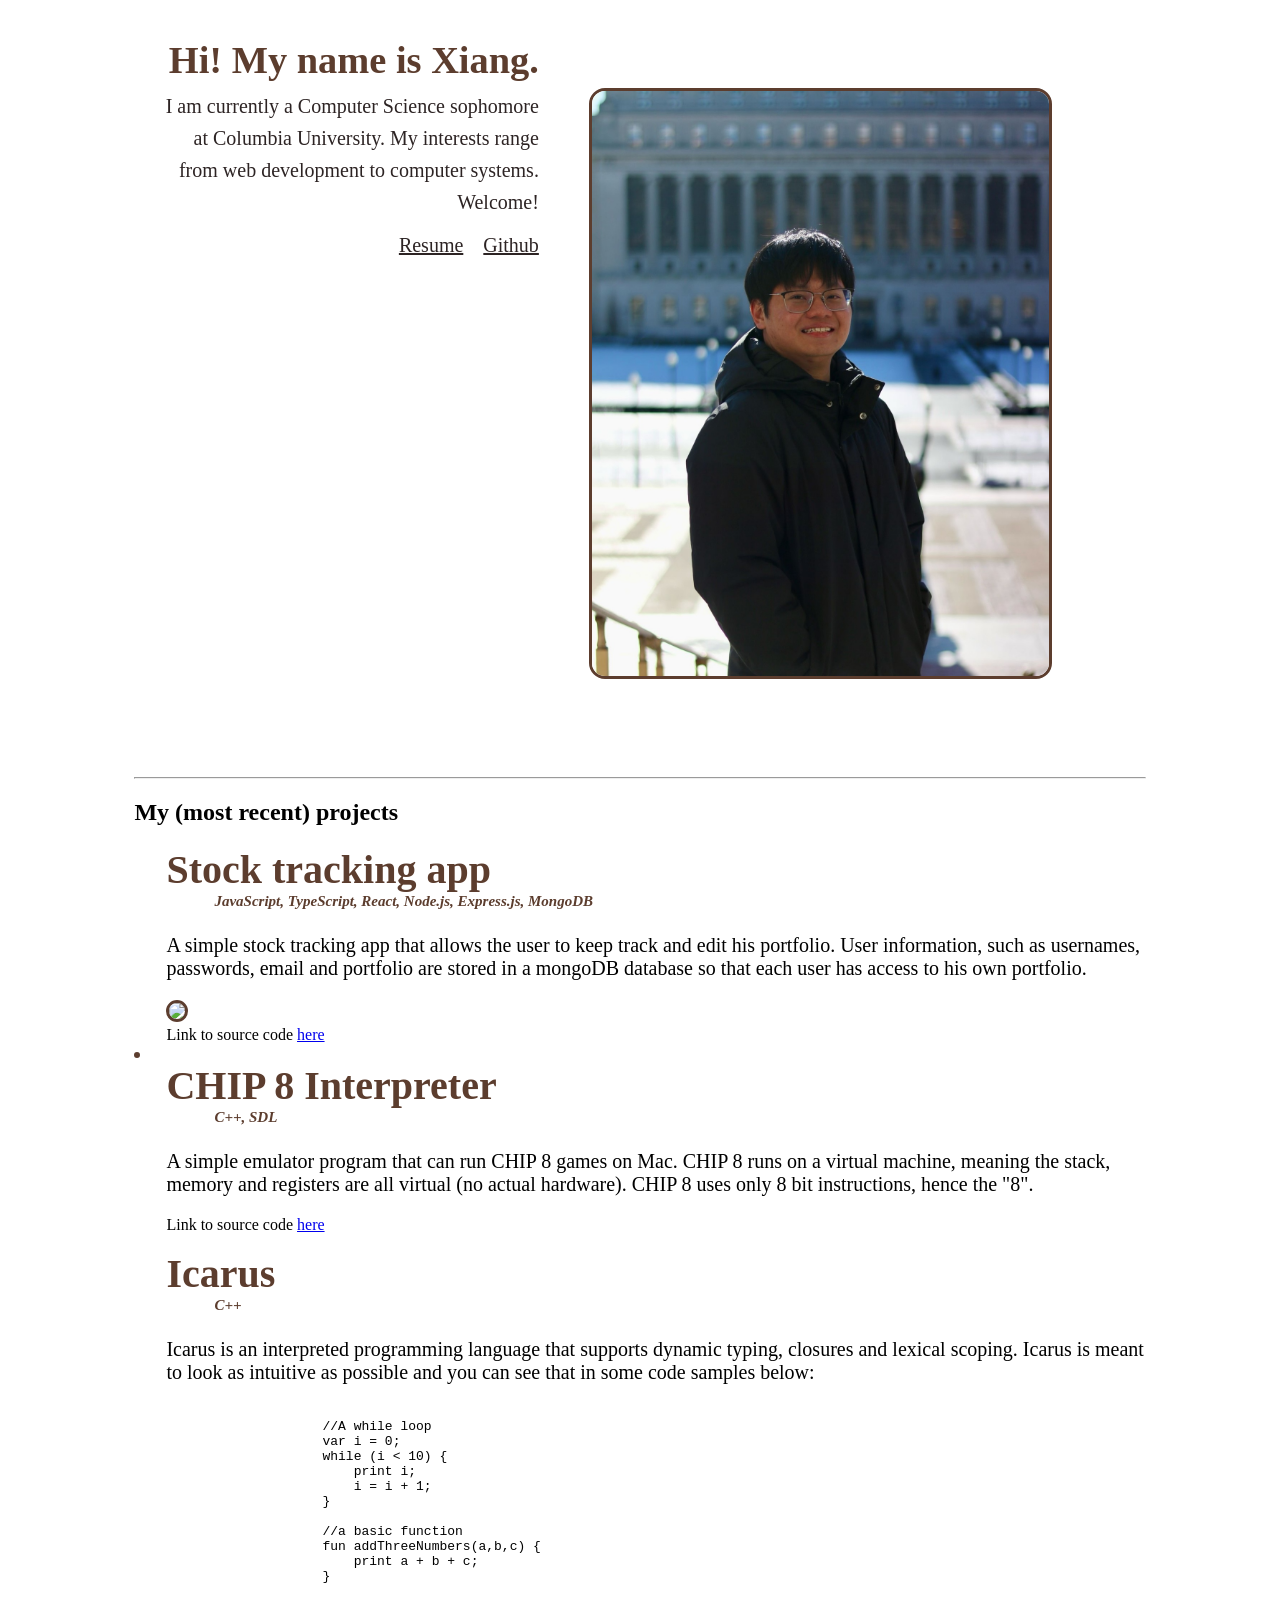
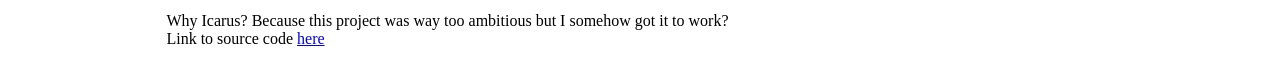
==== index.html @ f927f259 "placements" ====
<!DOCTYPE html>
<html lang="en">
<head>
    <meta charset="UTF-8">
    <meta name="viewport" content="width=device-width, initial-scale=1.0">
    <link rel="stylesheet" href="styles.css" />
    <title>Xiang's personal website</title>
</head>
<body>
    <header></header>
    <div class='site-content'>
        <div class='introduction-div'>
            <div class='introduction-text-div'>
                <h2 class='introduction-header'>Hi! My name is Xiang.</h2>
                <p class='introduction-description'>I am currently a Computer Science sophomore at Columbia University. My interests range from web development to computer systems. Welcome!</p>
                <div class="introduction-links-div">
                    <a href="https://drive.google.com/file/d/1PUzf8sd7ATMU1xviOVHy_iyiuMWYu-nW/view?usp=sharing" class="links">Resume</a>
                    <a href="https://github.com/xytuang" class="links">Github</a>
                  </div>
            </div>
            <div class='introduction-pic-div'>
                <img src='photos/profile.jpeg' class='profile-img'>
            </div>
        </div>
        <hr>
        <h2 class='projects-title'>My (most recent) projects</h2>
        <div class='projects-container'>
            
            <div class='project-description-container'>
                <h2 class="project-title">Stock tracking app</h2>
                <h3 class="languages-used">JavaScript, TypeScript, React, Node.js, Express.js, MongoDB</h3>
                <p class="project-description">
                    A simple stock tracking app that allows the user to keep track and edit his portfolio.
                    User information, such as usernames, passwords, email and portfolio are stored in a mongoDB 
                    database so that each user has access to his own portfolio.
                </p>
                <div class='image-container'>
                    <img src='photos/stock_tracker.gif' class='project-img'/>
                </div>
                <div>
                    Link to source code <a href='https://github.com/xytuang/stock_tracker'>here</a>
                </div>
            </div>

            <div class='image-container'>
                <img class='project-img'/>
            </div>
            <div class='project-description-container'>
                <h2 class="project-title">CHIP 8 Interpreter</h2>
                <h3 class="languages-used">C++, SDL</h3>
                <p class="project-description">
                    A simple emulator program that can run CHIP 8 games on Mac. CHIP 8 runs on a virtual machine,
                    meaning the stack, memory and registers are all virtual (no actual hardware). CHIP 8 uses only
                    8 bit instructions, hence the "8".
                    <div>
                        Link to source code <a href='https://github.com/xytuang/chip8'>here</a>
                    </div>
                </p>
            </div>

            <div class='project-description-container'>
                <h2 class="project-title">Icarus</h2>
                <h3 class="languages-used">C++</h3>
                <p class="project-description">
                    Icarus is an interpreted programming language that supports dynamic typing, closures and lexical scoping. Icarus is
                    meant to look as intuitive as possible and you can see that in some code samples below:
                    <pre><code>
                    //A while loop
                    var i = 0;
                    while (i < 10) {
                        print i;
                        i = i + 1;
                    }

                    //a basic function
                    fun addThreeNumbers(a,b,c) {
                        print a + b + c;
                    }
                    </code></pre>

                    Why Icarus? Because this project was way too ambitious but I somehow got it to work?

                    <div>
                        Link to source code <a href='https://github.com/xytuang/icarus'>here</a>
                    </div>
                    
                </p>
            </div>
        </div>
    </div>
</body>
</html>
---- styles.css ----
.site-content {
    max-width: 80%;
    margin: auto;
}

@media screen {
    .project-container {
      display: grid;
      grid-row-gap: 3rem;
      grid-template-columns: 40% 60%;
    }
    .introduction-div{
      display: grid;
      grid-row-gap: 3rem;
      grid-template-columns: 40% 60%;
      margin-top: 3vw;
    }
  }

.introduction-header {
    font-family: 'Rubik', serif;
    font-size: 3vw;
    color: #5c3d2e;
    margin: 0;
    text-align: right;
}

.introduction-description {
    width: 95%;
    font-size: 20px;
    line-height: 2rem;
    color: #2d2424;
    margin: 0.5rem 0 1rem auto;
    text-align: right;
}

.introduction-links-div{
    font-size: 20px;
    text-align: right;
}

.links{
    color:#2d2424;
    margin-left: 15px;
  }


.profile-img {
    max-width: 80%;
    max-height: 80%;
    border-radius: 1rem;
    border: #5c3d2e solid 3px;
    margin: 50px;
}

.project-description-container {
    padding-left: 2rem;
  }
  
  .project-title {
    font-family: 'Rubik', serif;
    font-size: 40px;
    margin: 0;
    color: #5c3d2e;
  }

  .project-img {
    max-width: 100%;
    max-height: 100%;
    border-radius: 1rem;
    border: #5c3d2e solid 3px;
  }
  
  .languages-used {
    margin: 0 auto 1.5rem 3rem;
    font-size: 15px;
    color: #5c3d2e;
    font-style: italic;
  }
  
  .project-description {
    font-size: 20px;
  }
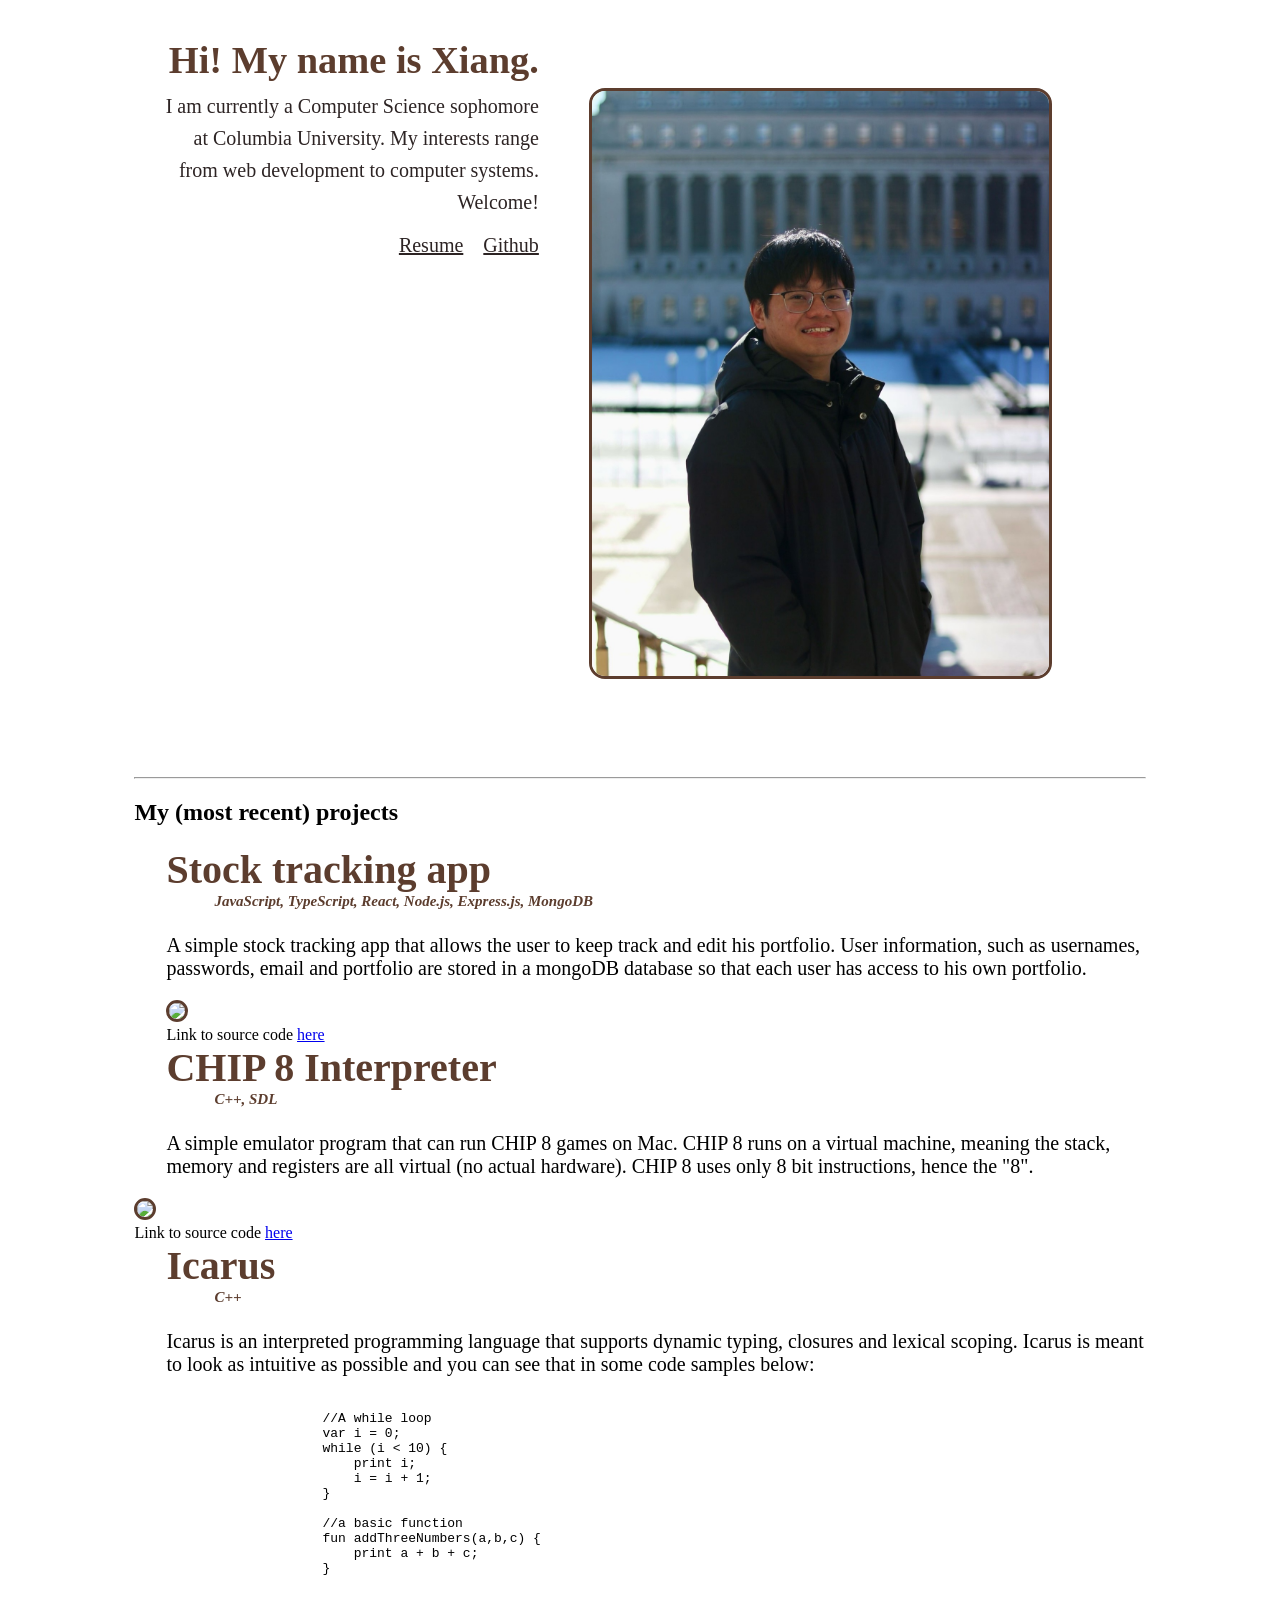
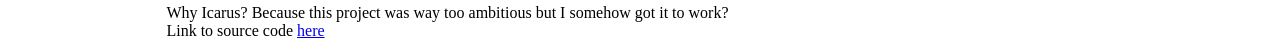
==== commit 1b3cd075: "added gif for chip8" ====
--- a/index.html
+++ b/index.html
@@ -42,9 +42,6 @@
                 </div>
             </div>
 
-            <div class='image-container'>
-                <img class='project-img'/>
-            </div>
             <div class='project-description-container'>
                 <h2 class="project-title">CHIP 8 Interpreter</h2>
                 <h3 class="languages-used">C++, SDL</h3>
@@ -52,10 +49,13 @@
                     A simple emulator program that can run CHIP 8 games on Mac. CHIP 8 runs on a virtual machine,
                     meaning the stack, memory and registers are all virtual (no actual hardware). CHIP 8 uses only
                     8 bit instructions, hence the "8".
-                    <div>
-                        Link to source code <a href='https://github.com/xytuang/chip8'>here</a>
-                    </div>
                 </p>
+            </div>
+            <div class='image-container'>
+                <img src='photos/chip8-no-audio.gif' class='project-img'/>
+            </div>
+            <div>
+                Link to source code <a href='https://github.com/xytuang/chip8'>here</a>
             </div>
 
             <div class='project-description-container'>
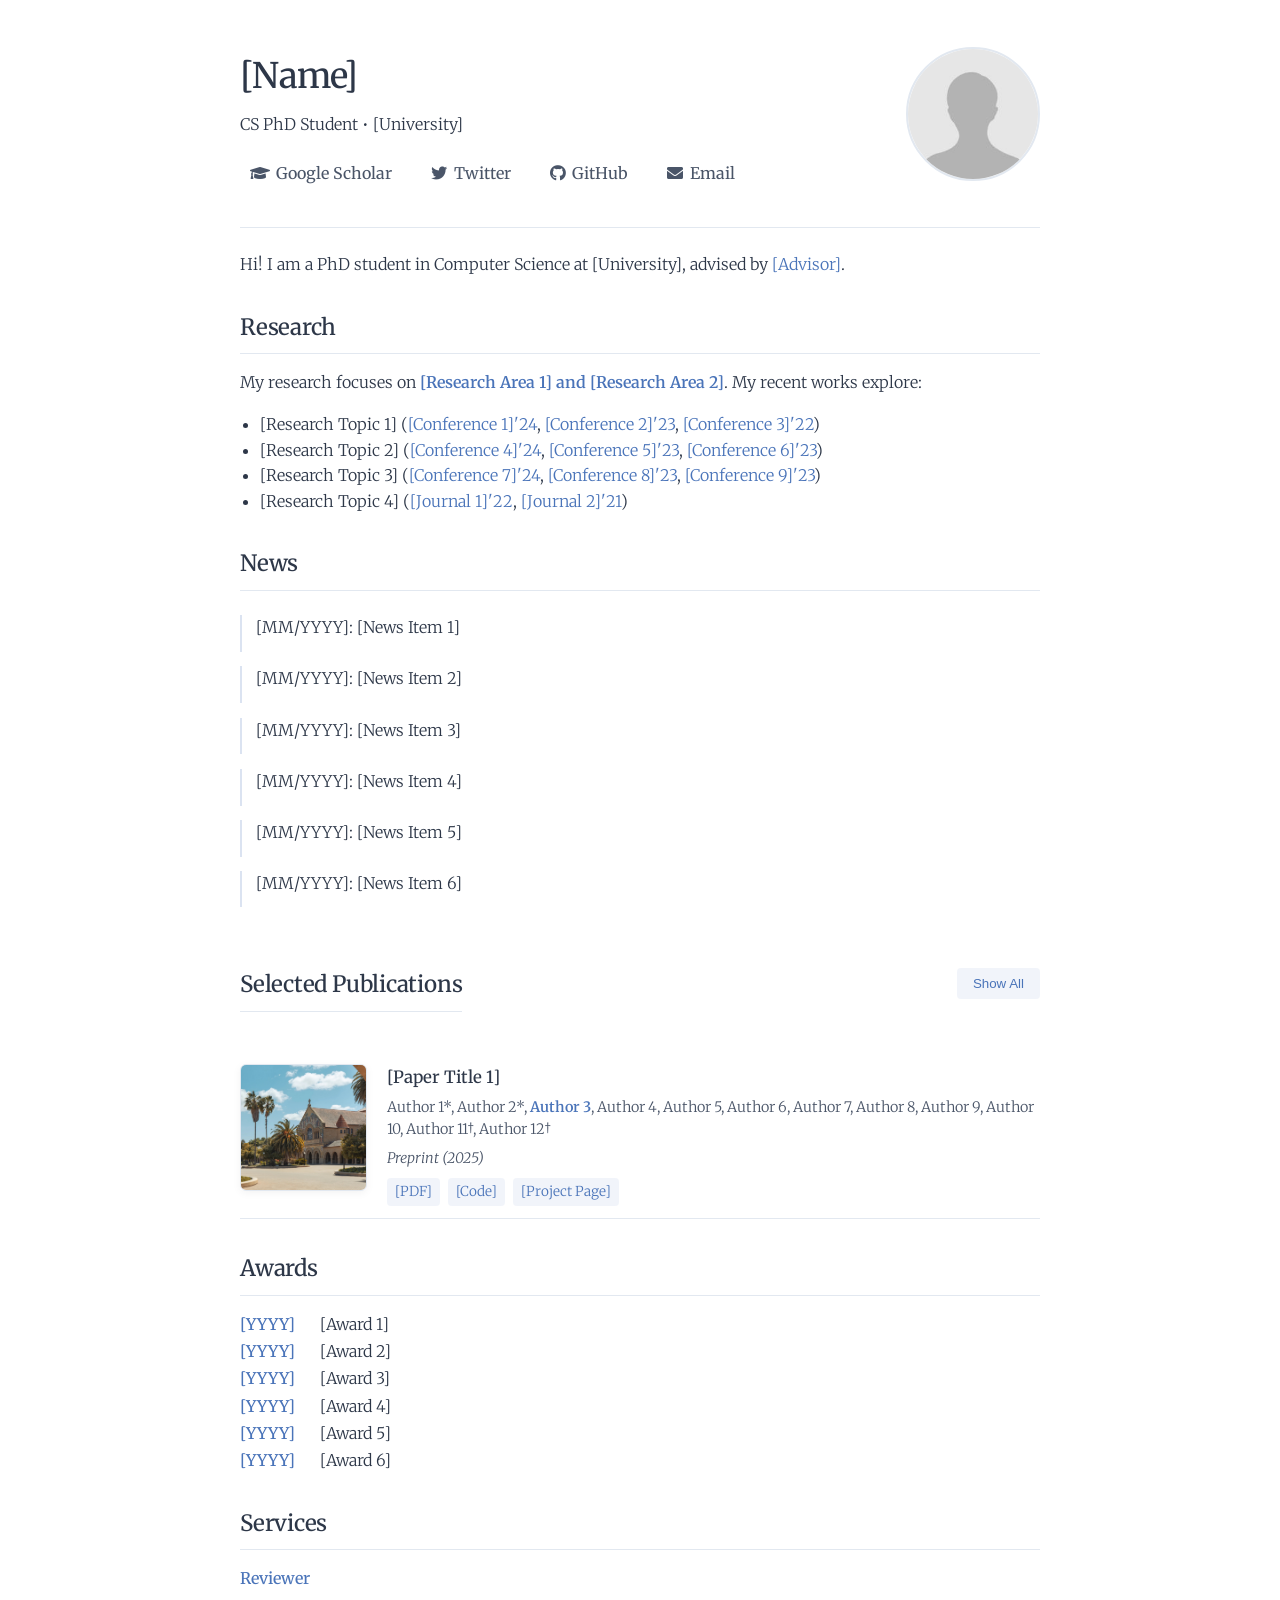
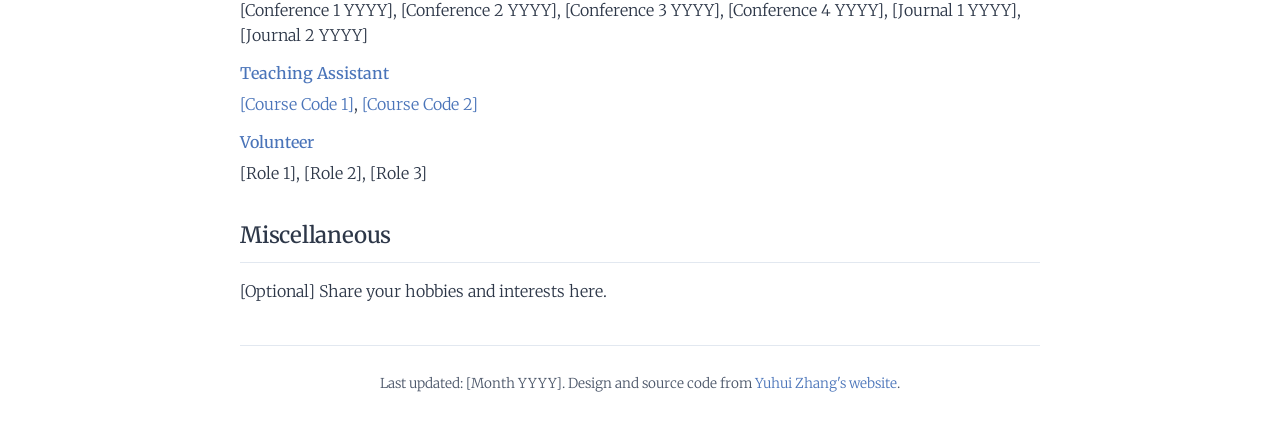
==== commit a9010ce9: "feat: Set up template" ====
--- a/index.html
+++ b/index.html
@@ -3,90 +3,143 @@
 <head>
     <meta charset="UTF-8">
     <meta name="viewport" content="width=device-width, initial-scale=1.0">
-    <link rel="stylesheet" href="styles.css" />
-    <title>Xiang's personal website</title>
+    <meta name="description" content="Academic Homepage">
+    <meta name="keywords" content="Computer Science, PhD Student, Research, Machine Learning, Robotics">
+    <meta name="author" content="Anonymous">
+    <meta property="og:title" content="Academic Homepage - PhD Student">
+    <meta property="og:description" content="Research in computer science and related fields.">
+    <meta property="og:type" content="website">
+    <meta property="og:url" content="#">
+    <meta name="twitter:card" content="summary">
+    <meta name="twitter:creator" content="@anonymous">
+    <title>Academic Homepage</title>
+    <link rel="stylesheet" href="https://fonts.googleapis.com/css2?family=Merriweather:wght@300;400;500;600&display=swap">
+    <link rel="stylesheet" href="https://cdnjs.cloudflare.com/ajax/libs/font-awesome/5.15.3/css/all.min.css">
+    <link rel="stylesheet" href="styles.css">
 </head>
-<body>
-    <header></header>
-    <div class='site-content'>
-        <div class='introduction-div'>
-            <div class='introduction-text-div'>
-                <h2 class='introduction-header'>Hi! My name is Xiang.</h2>
-                <p class='introduction-description'>I am currently a Computer Science sophomore at Columbia University. My interests range from web development to computer systems. Welcome!</p>
-                <div class="introduction-links-div">
-                    <a href="https://drive.google.com/file/d/1PUzf8sd7ATMU1xviOVHy_iyiuMWYu-nW/view?usp=sharing" class="links">Resume</a>
-                    <a href="https://github.com/xytuang" class="links">Github</a>
-                  </div>
-            </div>
-            <div class='introduction-pic-div'>
-                <img src='photos/profile.jpeg' class='profile-img'>
+<body id="top">
+    <header>
+        <div class="header-content">
+            <h1>[Name]</h1>
+            <p>CS PhD Student • [University]</p>
+            <div class="social-links-header">
+                <a href="#"><i class="fas fa-graduation-cap"></i>Google Scholar</a>
+                <a href="#"><i class="fab fa-twitter"></i>Twitter</a>
+                <a href="#"><i class="fab fa-github"></i>GitHub</a>
+                <a href="mailto:email@university.edu"><i class="fas fa-envelope"></i>Email</a>
             </div>
         </div>
-        <hr>
-        <h2 class='projects-title'>My (most recent) projects</h2>
-        <div class='projects-container'>
-            
-            <div class='project-description-container'>
-                <h2 class="project-title">Stock tracking app</h2>
-                <h3 class="languages-used">JavaScript, TypeScript, React, Node.js, Express.js, MongoDB</h3>
-                <p class="project-description">
-                    A simple stock tracking app that allows the user to keep track and edit his portfolio.
-                    User information, such as usernames, passwords, email and portfolio are stored in a mongoDB 
-                    database so that each user has access to his own portfolio.
-                </p>
-                <div class='image-container'>
-                    <img src='photos/stock_tracker.gif' class='project-img'/>
-                </div>
-                <div>
-                    Link to source code <a href='https://github.com/xytuang/stock_tracker'>here</a>
-                </div>
+        <div class="header-image">
+            <img src="images/profile.jpg" alt="Profile Photo">
+        </div>
+    </header>
+
+    <main>
+        <section id="about">
+            <p>Hi! I am a PhD student in Computer Science at [University], advised by <a href="#">[Advisor]</a>.</p>
+        </section>
+
+        <section id="research">
+            <h2>Research</h2>
+            <p>My research focuses on <strong>[Research Area 1] and [Research Area 2]</strong>. My recent works explore:</p>
+            <ul>
+                <li>[Research Topic 1] (<a href="#">[Conference 1]'24</a>, <a href="#">[Conference 2]'23</a>, <a href="#">[Conference 3]'22</a>)</li>
+                <li>[Research Topic 2] (<a href="#">[Conference 4]'24</a>, <a href="#">[Conference 5]'23</a>, <a href="#">[Conference 6]'23</a>)</li>
+                <li>[Research Topic 3] (<a href="#">[Conference 7]'24</a>, <a href="#">[Conference 8]'23</a>, <a href="#">[Conference 9]'23</a>)</li>
+                <li>[Research Topic 4] (<a href="#">[Journal 1]'22</a>, <a href="#">[Journal 2]'21</a>)</li>
+            </ul>
+        </section>
+
+        <section id="news">
+            <h2>News</h2>
+            <div class="news-container">
+                <ul class="news-list">
+                    <li>[MM/YYYY]: [News Item 1]</li>
+                    <li>[MM/YYYY]: [News Item 2]</li>
+                    <li>[MM/YYYY]: [News Item 3]</li>
+                    <li>[MM/YYYY]: [News Item 4]</li>
+                    <li>[MM/YYYY]: [News Item 5]</li>
+                    <li>[MM/YYYY]: [News Item 6]</li>
+                    <li>[MM/YYYY]: [News Item 7]</li>
+                    <li>[MM/YYYY]: [News Item 8]</li>
+                    <li>[MM/YYYY]: [News Item 9]</li>
+                    <li>[MM/YYYY]: [News Item 10]</li>
+                </ul>
+            </div>
+        </section>
+
+        <section id="publications">
+            <div class="publications-header">
+                <h2 id="toggle-header">Selected Publications</h2>
+                <button id="toggle-publications" class="toggle-publications">Show All</button>
+            </div>
+            <div id="publications-container">
+                <!-- Publications will be dynamically loaded here -->
+            </div>
+        </section>
+
+        <section id="awards">
+            <h2>Awards</h2>
+            <div class="award-item">
+                <span class="award-year">[YYYY]</span>
+                <div class="award-desc">[Award 1]</div>
+            </div>
+            <div class="award-item">
+                <span class="award-year">[YYYY]</span>
+                <div class="award-desc">[Award 2]</div>
+            </div>
+            <div class="award-item">
+                <span class="award-year">[YYYY]</span>
+                <div class="award-desc">[Award 3]</div>
+            </div>
+            <div class="award-item">
+                <span class="award-year">[YYYY]</span>
+                <div class="award-desc">[Award 4]</div>
+            </div>
+            <div class="award-item">
+                <span class="award-year">[YYYY]</span>
+                <div class="award-desc">[Award 5]</div>
+            </div>
+            <div class="award-item">
+                <span class="award-year">[YYYY]</span>
+                <div class="award-desc">[Award 6]</div>
+            </div>
+        </section>
+
+        <section id="services">
+            <h2>Services</h2>
+            <div class="service-category">
+                <div class="service-title">Reviewer</div>
+                <p>[Conference 1 YYYY], [Conference 2 YYYY], [Conference 3 YYYY], [Conference 4 YYYY], [Journal 1 YYYY], [Journal 2 YYYY]</p>
             </div>
 
-            <div class='project-description-container'>
-                <h2 class="project-title">CHIP 8 Interpreter</h2>
-                <h3 class="languages-used">C++, SDL</h3>
-                <p class="project-description">
-                    A simple emulator program that can run CHIP 8 games on Mac. CHIP 8 runs on a virtual machine,
-                    meaning the stack, memory and registers are all virtual (no actual hardware). CHIP 8 uses only
-                    8 bit instructions, hence the "8".
-                </p>
-            </div>
-            <div class='image-container'>
-                <img src='photos/chip8-no-audio.gif' class='project-img'/>
-            </div>
-            <div>
-                Link to source code <a href='https://github.com/xytuang/chip8'>here</a>
+            <div class="service-category">
+                <div class="service-title">Teaching Assistant</div>
+                <p><a href="#">[Course Code 1]</a>, <a href="#">[Course Code 2]</a></p>
             </div>
 
-            <div class='project-description-container'>
-                <h2 class="project-title">Icarus</h2>
-                <h3 class="languages-used">C++</h3>
-                <p class="project-description">
-                    Icarus is an interpreted programming language that supports dynamic typing, closures and lexical scoping. Icarus is
-                    meant to look as intuitive as possible and you can see that in some code samples below:
-                    <pre><code>
-                    //A while loop
-                    var i = 0;
-                    while (i < 10) {
-                        print i;
-                        i = i + 1;
-                    }
+            <div class="service-category">
+                <div class="service-title">Volunteer</div>
+                <p>[Role 1], [Role 2], [Role 3]</p>
+            </div>
+        </section>
 
-                    //a basic function
-                    fun addThreeNumbers(a,b,c) {
-                        print a + b + c;
-                    }
-                    </code></pre>
+        <section id="miscellaneous">
+            <h2>Miscellaneous</h2>
+            <div class="misc-item">
+                <p>[Optional] Share your hobbies and interests here.</p>
+            </div>
+        </section>
+    </main>
 
-                    Why Icarus? Because this project was way too ambitious but I somehow got it to work?
+    <footer>
+        <p>Last updated: [Month YYYY]. Design and source code from <a href="https://cs.stanford.edu/~yuhuiz/">Yuhui Zhang's website</a>.</p>
+    </footer>
 
-                    <div>
-                        Link to source code <a href='https://github.com/xytuang/icarus'>here</a>
-                    </div>
-                    
-                </p>
-            </div>
-        </div>
+    <div id="imageModal" class="modal">
+        <span class="modal-close" onclick="closeModal()">&times;</span>
+        <img class="modal-content" id="modalImage">
     </div>
+    <script src="scripts.js"></script>
 </body>
-</html>
+</html>
--- a/styles.css
+++ b/styles.css
@@ -1,83 +1,455 @@
-.site-content {
-    max-width: 80%;
-    margin: auto;
-}
-
-@media screen {
-    .project-container {
-      display: grid;
-      grid-row-gap: 3rem;
-      grid-template-columns: 40% 60%;
-    }
-    .introduction-div{
-      display: grid;
-      grid-row-gap: 3rem;
-      grid-template-columns: 40% 60%;
-      margin-top: 3vw;
-    }
-  }
-
-.introduction-header {
-    font-family: 'Rubik', serif;
-    font-size: 3vw;
-    color: #5c3d2e;
-    margin: 0;
-    text-align: right;
-}
-
-.introduction-description {
-    width: 95%;
-    font-size: 20px;
-    line-height: 2rem;
-    color: #2d2424;
-    margin: 0.5rem 0 1rem auto;
-    text-align: right;
-}
-
-.introduction-links-div{
-    font-size: 20px;
-    text-align: right;
-}
-
-.links{
-    color:#2d2424;
-    margin-left: 15px;
-  }
-
-
-.profile-img {
-    max-width: 80%;
-    max-height: 80%;
-    border-radius: 1rem;
-    border: #5c3d2e solid 3px;
-    margin: 50px;
-}
-
-.project-description-container {
-    padding-left: 2rem;
-  }
-  
-  .project-title {
-    font-family: 'Rubik', serif;
-    font-size: 40px;
-    margin: 0;
-    color: #5c3d2e;
-  }
-
-  .project-img {
-    max-width: 100%;
-    max-height: 100%;
-    border-radius: 1rem;
-    border: #5c3d2e solid 3px;
-  }
-  
-  .languages-used {
-    margin: 0 auto 1.5rem 3rem;
-    font-size: 15px;
-    color: #5c3d2e;
-    font-style: italic;
-  }
-  
-  .project-description {
-    font-size: 20px;
-  }+:root {
+  --bg-color: #fff;
+  --text-color: #2d3748;
+  --text-secondary: #4a5568;
+  --accent-color: #4a74b9;
+  --accent-hover: #3a5c9e;
+  --border-color: #e2e8f0;
+  --shadow-color: rgba(0,0,0,0.05);
+  --animation-offset: 3px;
+  --transition-time: 0.3s;
+}
+
+body {
+  font-family: 'Merriweather', Georgia, 'Times New Roman', serif;
+  line-height: 1.6;
+  max-width: 800px;
+  margin: 0 auto;
+  padding: 1.5rem;
+  color: var(--text-color);
+  background-color: var(--bg-color);
+  font-weight: 300;
+}
+
+header {
+  margin-bottom: 1.5rem;
+  border-bottom: 1px solid var(--border-color);
+  padding-bottom: 1rem;
+  display: flex;
+  align-items: center;
+  justify-content: space-between;
+}
+
+.header-content {
+  flex: 1;
+}
+
+.header-image img {
+  width: 130px;
+  height: 130px;
+  object-fit: cover;
+  border-radius: 50%;
+  border: 2px solid var(--border-color);
+  transition: transform var(--transition-time) ease, box-shadow var(--transition-time) ease;
+}
+
+.header-image img:hover {
+  transform: scale(1.02);
+  box-shadow: 0 5px 15px var(--shadow-color);
+}
+
+h1 {
+  font-size: 2.2rem;
+  font-weight: 500;
+  margin-bottom: 0.25rem;
+  letter-spacing: -0.02em;
+}
+
+h2 {
+  font-size: 1.4rem;
+  font-weight: 500;
+  margin: 1.75rem 0 1rem;
+  padding-bottom: 0.5rem;
+  border-bottom: 1px solid var(--border-color);
+  letter-spacing: -0.01em;
+}
+
+/* Navigation */
+nav {
+  margin-top: 1.5rem;
+}
+
+nav ul {
+  list-style: none;
+  padding: 0;
+  display: flex;
+  flex-wrap: wrap;
+  gap: 1.25rem;
+}
+
+nav a, .social-links-header a {
+  text-decoration: none;
+  color: var(--text-secondary);
+  transition: all var(--transition-time) ease;
+  font-weight: 400;
+  padding: 0.3rem 0.6rem;
+  border-radius: 4px;
+}
+
+nav a:hover, .social-links-header a:hover {
+  color: var(--accent-color);
+  background-color: rgba(74, 116, 185, 0.08);
+  transform: translateX(var(--animation-offset));
+}
+
+.social-links-header {
+  display: flex;
+  gap: 1.25rem;
+  margin: 1.2rem 0;
+}
+
+.social-links-header a i {
+  margin-right: 0.4rem;
+}
+
+/* Unified animation for elements (not sections) */
+.publication-item, .award-item, .service-category, .misc-item, .news-list li {
+  transition: transform var(--transition-time) ease;
+}
+
+.publication-item:hover, .award-item:hover, 
+.service-category:hover, .misc-item:hover, .news-list li:hover {
+  transform: translateX(var(--animation-offset));
+}
+
+/* Section animation */
+@keyframes fadeIn {
+  from {
+    opacity: 0;
+    transform: translateX(var(--animation-offset));
+  }
+  to {
+    opacity: 1;
+    transform: translateX(0);
+  }
+}
+
+section {
+  margin-bottom: 2rem;
+  scroll-margin-top: 1rem;
+  animation: fadeIn 0.8s ease-out;
+  width: 100%;
+}
+
+/* Publication styles */
+.publications-header {
+  display: flex;
+  justify-content: space-between;
+  align-items: center;
+  margin-bottom: 1.5rem;
+}
+
+.toggle-publications {
+  background-color: rgba(74, 116, 185, 0.08);
+  color: var(--accent-color);
+  border: none;
+  padding: 0.5rem 1rem;
+  border-radius: 4px;
+  cursor: pointer;
+  font-weight: 500;
+  transition: all var(--transition-time) ease;
+}
+
+.toggle-publications:hover {
+  background-color: var(--accent-color);
+  color: white;
+}
+
+.publication-item {
+  margin-bottom: 1.5rem;
+  padding: 0.75rem 0;
+  border-bottom: 1px solid var(--border-color);
+  display: flex;
+  gap: 1.25rem;
+}
+
+.pub-thumbnail {
+  width: 125px;
+  height: 125px;
+  flex-shrink: 0;
+  border: 1px solid var(--border-color);
+  overflow: hidden;
+  cursor: pointer;
+  position: relative;
+  border-radius: 6px;
+  box-shadow: 0 2px 8px var(--shadow-color);
+}
+
+.pub-thumbnail img {
+  width: 100%;
+  height: 100%;
+  object-fit: cover;
+  transition: transform var(--transition-time) ease;
+}
+
+.pub-thumbnail:hover img {
+  transform: scale(1.08);
+}
+
+.pub-content {
+  flex: 1;
+}
+
+.pub-title {
+  font-weight: 500;
+  margin-bottom: 0.4rem;
+  font-size: 1.05rem;
+}
+
+.pub-authors {
+  font-size: 0.9rem;
+  margin-bottom: 0.4rem;
+  color: var(--text-secondary);
+  line-height: 1.5;
+}
+
+.highlight-name {
+  font-weight: 600;
+  color: var(--accent-color);
+}
+
+.pub-venue-container {
+  display: flex;
+  flex-wrap: wrap;
+  align-items: center;
+  gap: 0.75rem;
+  margin-bottom: 0.5rem;
+}
+
+.pub-venue {
+  font-size: 0.9rem;
+  font-style: italic;
+  color: var(--text-secondary);
+}
+
+.pub-award {
+  font-size: 0.85rem;
+  font-weight: 500;
+  color: #fff;
+  background-color: var(--accent-color);
+  padding: 0.15rem 0.5rem;
+  border-radius: 4px;
+  display: inline-block;
+  box-shadow: 0 1px 3px rgba(0,0,0,0.1);
+  white-space: nowrap;
+  animation: pulse 2s infinite;
+}
+
+@keyframes pulse {
+  0% {
+    box-shadow: 0 0 0 0 rgba(74, 116, 185, 0.4);
+  }
+  70% {
+    box-shadow: 0 0 0 6px rgba(74, 116, 185, 0);
+  }
+  100% {
+    box-shadow: 0 0 0 0 rgba(74, 116, 185, 0);
+  }
+}
+
+.pub-links {
+  font-size: 0.85rem;
+  display: flex;
+  flex-wrap: wrap;
+  gap: 0.5rem;
+}
+
+.pub-links a {
+  color: var(--accent-color);
+  transition: all var(--transition-time) ease;
+  padding: 0.2rem 0.5rem;
+  border-radius: 4px;
+  background-color: rgba(74, 116, 185, 0.08);
+}
+
+.pub-links a:hover {
+  color: #fff;
+  background-color: var(--accent-color);
+  transform: translateX(3px);
+  box-shadow: 0 2px 5px rgba(74, 116, 185, 0.2);
+}
+
+/* Awards section */
+.award-item {
+  display: flex;
+  align-items: baseline;
+  margin-bottom: 0.1rem;
+}
+
+.award-year {
+  font-weight: 500;
+  color: var(--accent-color);
+  flex: 0 0 80px;
+}
+
+.award-desc {
+  flex: 1;
+}
+
+.award-desc small {
+  font-size: 0.85rem;
+  color: var(--text-secondary);
+  margin-left: 0.5rem;
+}
+
+/* News section */
+.news-container {
+  max-height: 300px;
+  overflow-y: auto;
+  scrollbar-width: none;
+  -ms-overflow-style: none;
+}
+
+.news-container::-webkit-scrollbar {
+  display: none;
+}
+
+.news-list {
+  padding-left: 0;
+  list-style-type: none;
+  margin: 0.5rem 0;
+}
+
+.news-list li {
+  margin-bottom: 0.9rem;
+  padding-left: 0.9rem;
+  border-left: 2px solid rgba(74, 116, 185, 0.2);
+  padding-bottom: 0.7rem;
+}
+
+.news-list li:hover {
+  border-left-color: var(--accent-color);
+}
+
+/* Services and misc */
+.service-title {
+  font-weight: 500;
+  margin-bottom: 0.35rem;
+  color: var(--accent-color);
+}
+
+.service-category p, .misc-item p {
+  margin: 0.25rem 0 0.75rem;
+}
+
+/* Footer */
+footer {
+  margin-top: 2.5rem;
+  padding-top: 1.2rem;
+  border-top: 1px solid var(--border-color);
+  font-size: 0.85rem;
+  color: var(--text-secondary);
+  text-align: center;
+}
+
+/* Generic styles */
+a {
+  color: var(--accent-color);
+  text-decoration: none;
+  transition: color var(--transition-time) ease;
+}
+
+a:hover {
+  color: var(--accent-hover);
+}
+
+em {
+  font-style: italic;
+  color: var(--text-secondary);
+}
+
+ul {
+  padding-left: 1.25rem;
+}
+
+p {
+  margin: 0.5rem 0 0.75rem;
+}
+
+strong {
+  font-weight: 600;
+  color: var(--accent-color);
+}
+
+/* Modal styles */
+.modal {
+  display: none;
+  position: fixed;
+  z-index: 1000;
+  padding-top: 100px;
+  left: 0;
+  top: 0;
+  width: 100%;
+  height: 100%;
+  overflow: auto;
+  background-color: rgba(0,0,0,0.85);
+  transition: opacity var(--transition-time);
+  opacity: 0;
+}
+
+.modal.show {
+  opacity: 1;
+}
+
+.modal-content {
+  margin: auto;
+  display: block;
+  max-width: 85%;
+  max-height: 85%;
+  border-radius: 4px;
+  box-shadow: 0 10px 25px rgba(0,0,0,0.3);
+  animation: zoom var(--transition-time) ease-out;
+}
+
+@keyframes zoom {
+  from {
+    transform: scale(0.8);
+    opacity: 0;
+  }
+  to {
+    transform: scale(1);
+    opacity: 1;
+  }
+}
+
+.modal-close {
+  position: absolute;
+  top: 15px;
+  right: 35px;
+  color: #f1f1f1;
+  font-size: 35px;
+  font-weight: normal;
+  cursor: pointer;
+  transition: color var(--transition-time);
+  opacity: 0.8;
+}
+
+.modal-close:hover {
+  color: #fff;
+  opacity: 1;
+  transform: scale(1.1);
+}
+
+/* Responsive design fixes */
+@media (max-width: 768px) {
+  /* Make header stack vertically on mobile */
+  header {
+    flex-direction: column-reverse;
+    align-items: center;
+    text-align: center;
+    gap: 1rem;
+  }
+
+  /* Center social links on mobile */
+  .social-links-header {
+    flex-wrap: wrap;
+    justify-content: center;
+  }
+
+  /* Disable right-moving hover animations on mobile */
+  .publication-item:hover, .award-item:hover, 
+  .service-category:hover, .misc-item:hover, .news-list li:hover,
+  nav a:hover, .social-links-header a:hover, .pub-links a:hover {
+    transform: none !important;
+  }
+}
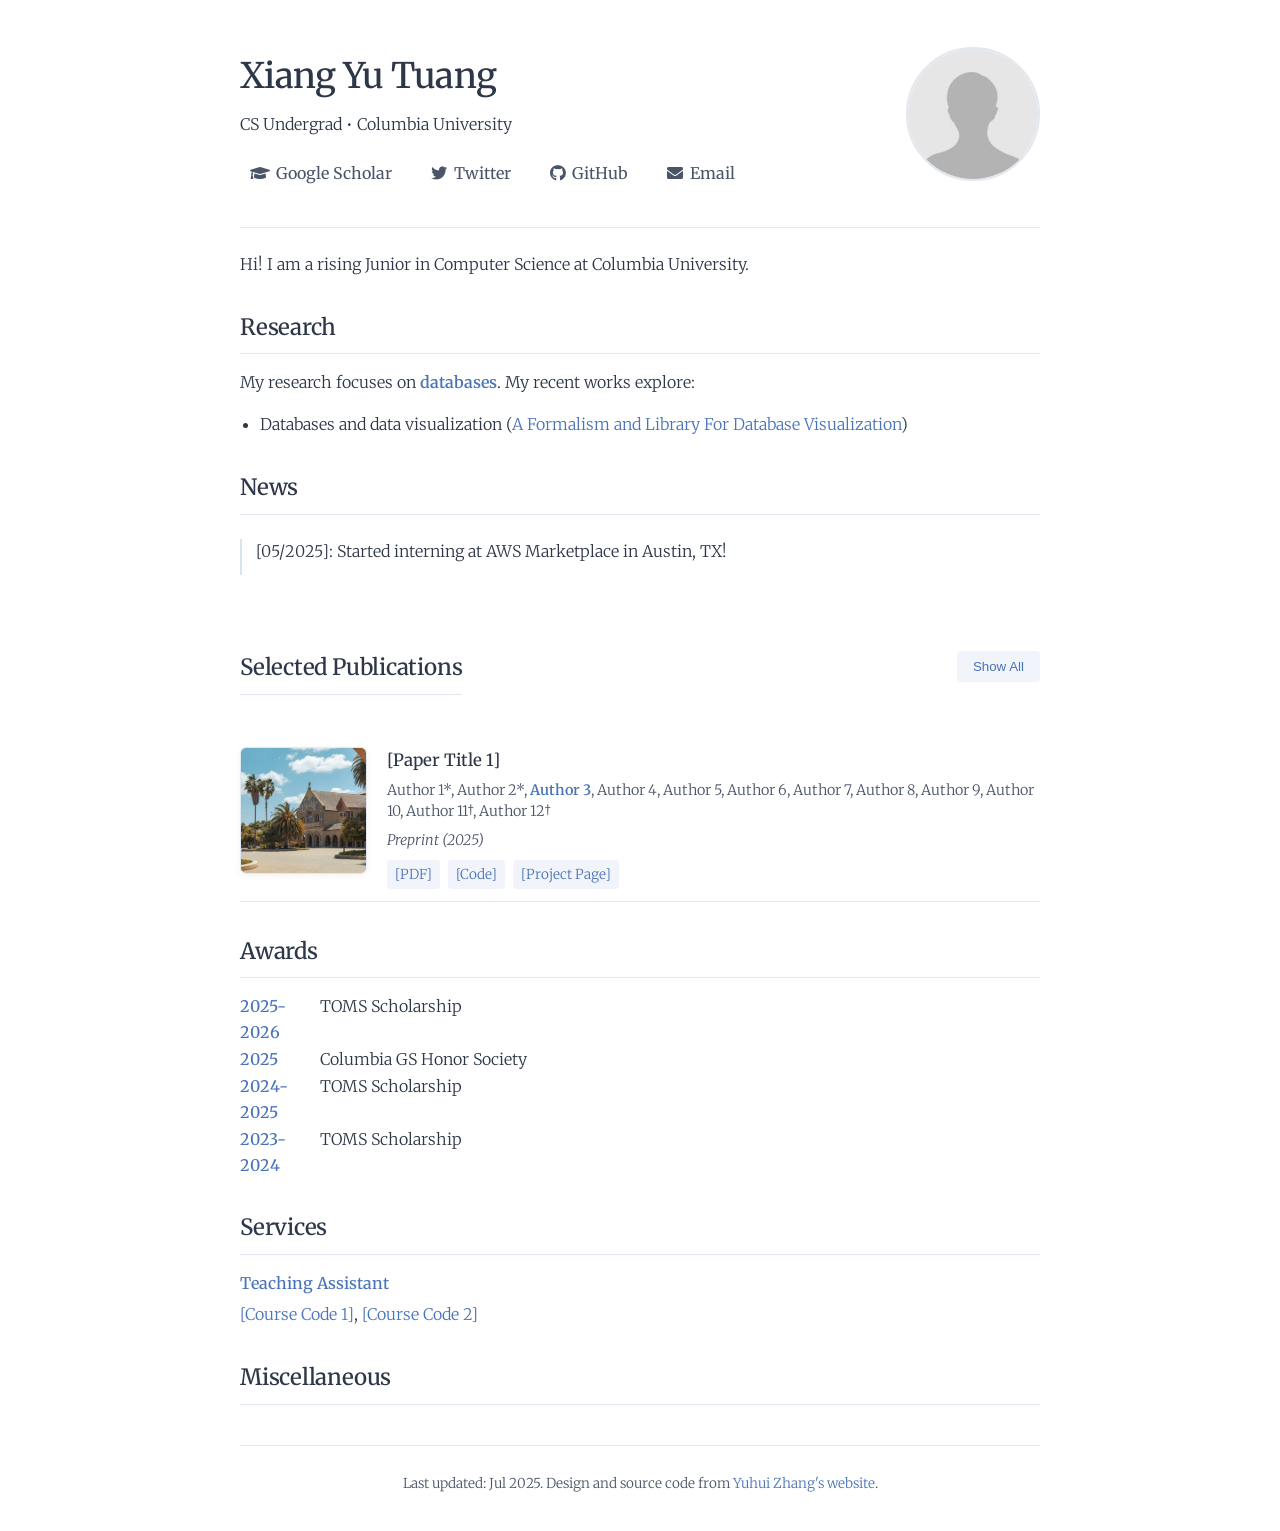
==== commit 804f8078: "feat: Updated content" ====
--- a/index.html
+++ b/index.html
@@ -4,9 +4,9 @@
     <meta charset="UTF-8">
     <meta name="viewport" content="width=device-width, initial-scale=1.0">
     <meta name="description" content="Academic Homepage">
-    <meta name="keywords" content="Computer Science, PhD Student, Research, Machine Learning, Robotics">
+    <meta name="keywords" content="Computer Science, Research, Databases">
     <meta name="author" content="Anonymous">
-    <meta property="og:title" content="Academic Homepage - PhD Student">
+    <meta property="og:title" content="Academic Homepage">
     <meta property="og:description" content="Research in computer science and related fields.">
     <meta property="og:type" content="website">
     <meta property="og:url" content="#">
@@ -20,13 +20,13 @@
 <body id="top">
     <header>
         <div class="header-content">
-            <h1>[Name]</h1>
-            <p>CS PhD Student • [University]</p>
+            <h1>Xiang Yu Tuang</h1>
+            <p>CS Undergrad • Columbia University</p>
             <div class="social-links-header">
-                <a href="#"><i class="fas fa-graduation-cap"></i>Google Scholar</a>
+                <a href="https://scholar.google.com/citations?hl=en&user=UgK-NsoAAAAJ"><i class="fas fa-graduation-cap"></i>Google Scholar</a>
                 <a href="#"><i class="fab fa-twitter"></i>Twitter</a>
-                <a href="#"><i class="fab fa-github"></i>GitHub</a>
-                <a href="mailto:email@university.edu"><i class="fas fa-envelope"></i>Email</a>
+                <a href="https://github.com/xytuang"><i class="fab fa-github"></i>GitHub</a>
+                <a href="xt2280@columbia.edu"><i class="fas fa-envelope"></i>Email</a>
             </div>
         </div>
         <div class="header-image">
@@ -36,17 +36,14 @@
 
     <main>
         <section id="about">
-            <p>Hi! I am a PhD student in Computer Science at [University], advised by <a href="#">[Advisor]</a>.</p>
+            <p>Hi! I am a rising Junior in Computer Science at Columbia University.</p>
         </section>
 
         <section id="research">
             <h2>Research</h2>
-            <p>My research focuses on <strong>[Research Area 1] and [Research Area 2]</strong>. My recent works explore:</p>
+            <p>My research focuses on <strong>databases</strong>. My recent works explore:</p>
             <ul>
-                <li>[Research Topic 1] (<a href="#">[Conference 1]'24</a>, <a href="#">[Conference 2]'23</a>, <a href="#">[Conference 3]'22</a>)</li>
-                <li>[Research Topic 2] (<a href="#">[Conference 4]'24</a>, <a href="#">[Conference 5]'23</a>, <a href="#">[Conference 6]'23</a>)</li>
-                <li>[Research Topic 3] (<a href="#">[Conference 7]'24</a>, <a href="#">[Conference 8]'23</a>, <a href="#">[Conference 9]'23</a>)</li>
-                <li>[Research Topic 4] (<a href="#">[Journal 1]'22</a>, <a href="#">[Journal 2]'21</a>)</li>
+                <li>Databases and data visualization (<a href="https://arxiv.org/pdf/2504.08979">A Formalism and Library For Database Visualization</a>)</li>
             </ul>
         </section>
 
@@ -54,16 +51,7 @@
             <h2>News</h2>
             <div class="news-container">
                 <ul class="news-list">
-                    <li>[MM/YYYY]: [News Item 1]</li>
-                    <li>[MM/YYYY]: [News Item 2]</li>
-                    <li>[MM/YYYY]: [News Item 3]</li>
-                    <li>[MM/YYYY]: [News Item 4]</li>
-                    <li>[MM/YYYY]: [News Item 5]</li>
-                    <li>[MM/YYYY]: [News Item 6]</li>
-                    <li>[MM/YYYY]: [News Item 7]</li>
-                    <li>[MM/YYYY]: [News Item 8]</li>
-                    <li>[MM/YYYY]: [News Item 9]</li>
-                    <li>[MM/YYYY]: [News Item 10]</li>
+                    <li>[05/2025]: Started interning at AWS Marketplace in Austin, TX!</li>
                 </ul>
             </div>
         </section>
@@ -81,59 +69,41 @@
         <section id="awards">
             <h2>Awards</h2>
             <div class="award-item">
-                <span class="award-year">[YYYY]</span>
-                <div class="award-desc">[Award 1]</div>
+                <span class="award-year">2025-2026</span>
+                <div class="award-desc">TOMS Scholarship</div>
             </div>
             <div class="award-item">
-                <span class="award-year">[YYYY]</span>
-                <div class="award-desc">[Award 2]</div>
+                <span class="award-year">2025</span>
+                <div class="award-desc">Columbia GS Honor Society</div>
             </div>
             <div class="award-item">
-                <span class="award-year">[YYYY]</span>
-                <div class="award-desc">[Award 3]</div>
+                <span class="award-year">2024-2025</span>
+                <div class="award-desc">TOMS Scholarship</div>
             </div>
             <div class="award-item">
-                <span class="award-year">[YYYY]</span>
-                <div class="award-desc">[Award 4]</div>
-            </div>
-            <div class="award-item">
-                <span class="award-year">[YYYY]</span>
-                <div class="award-desc">[Award 5]</div>
-            </div>
-            <div class="award-item">
-                <span class="award-year">[YYYY]</span>
-                <div class="award-desc">[Award 6]</div>
+                <span class="award-year">2023-2024</span>
+                <div class="award-desc">TOMS Scholarship</div>
             </div>
         </section>
 
         <section id="services">
             <h2>Services</h2>
             <div class="service-category">
-                <div class="service-title">Reviewer</div>
-                <p>[Conference 1 YYYY], [Conference 2 YYYY], [Conference 3 YYYY], [Conference 4 YYYY], [Journal 1 YYYY], [Journal 2 YYYY]</p>
-            </div>
-
-            <div class="service-category">
                 <div class="service-title">Teaching Assistant</div>
                 <p><a href="#">[Course Code 1]</a>, <a href="#">[Course Code 2]</a></p>
-            </div>
-
-            <div class="service-category">
-                <div class="service-title">Volunteer</div>
-                <p>[Role 1], [Role 2], [Role 3]</p>
             </div>
         </section>
 
         <section id="miscellaneous">
             <h2>Miscellaneous</h2>
             <div class="misc-item">
-                <p>[Optional] Share your hobbies and interests here.</p>
+                <p></p>
             </div>
         </section>
     </main>
 
     <footer>
-        <p>Last updated: [Month YYYY]. Design and source code from <a href="https://cs.stanford.edu/~yuhuiz/">Yuhui Zhang's website</a>.</p>
+        <p>Last updated: Jul 2025. Design and source code from <a href="https://cs.stanford.edu/~yuhuiz/">Yuhui Zhang's website</a>.</p>
     </footer>
 
     <div id="imageModal" class="modal">
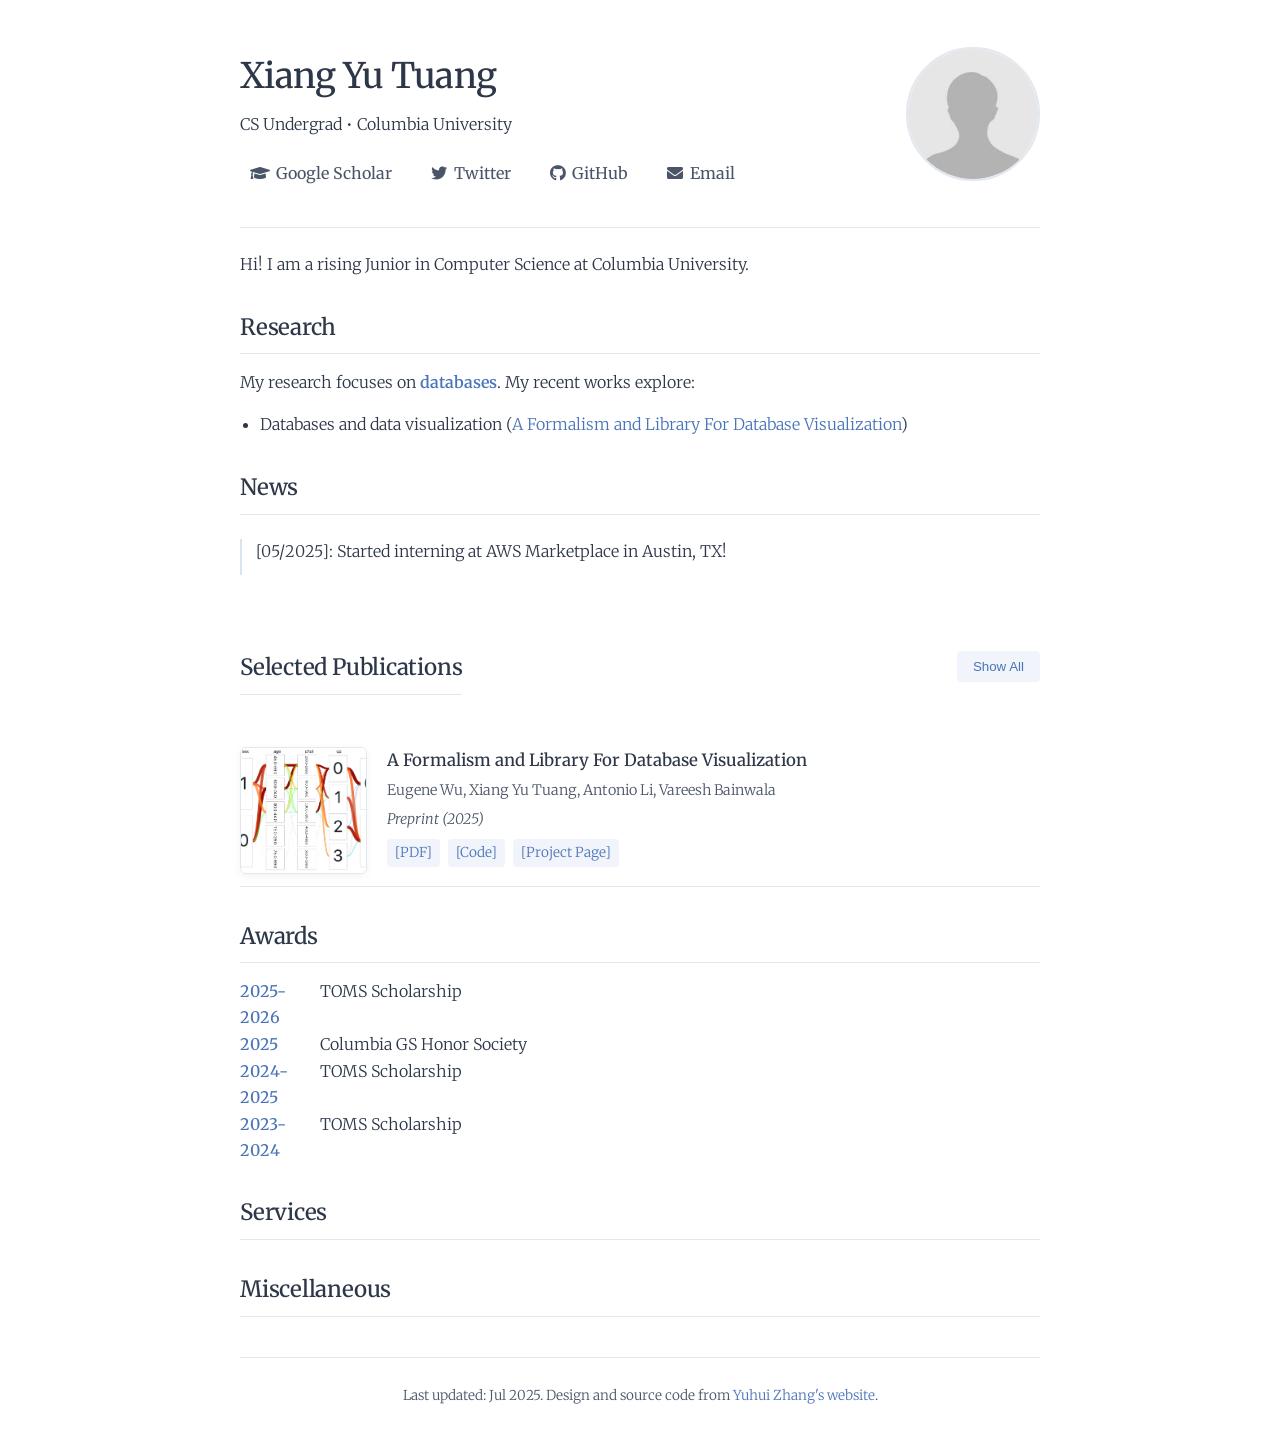
==== commit 2439228b: "feat: Updated publications" ====
--- a/index.html
+++ b/index.html
@@ -88,10 +88,6 @@
 
         <section id="services">
             <h2>Services</h2>
-            <div class="service-category">
-                <div class="service-title">Teaching Assistant</div>
-                <p><a href="#">[Course Code 1]</a>, <a href="#">[Course Code 2]</a></p>
-            </div>
         </section>
 
         <section id="miscellaneous">
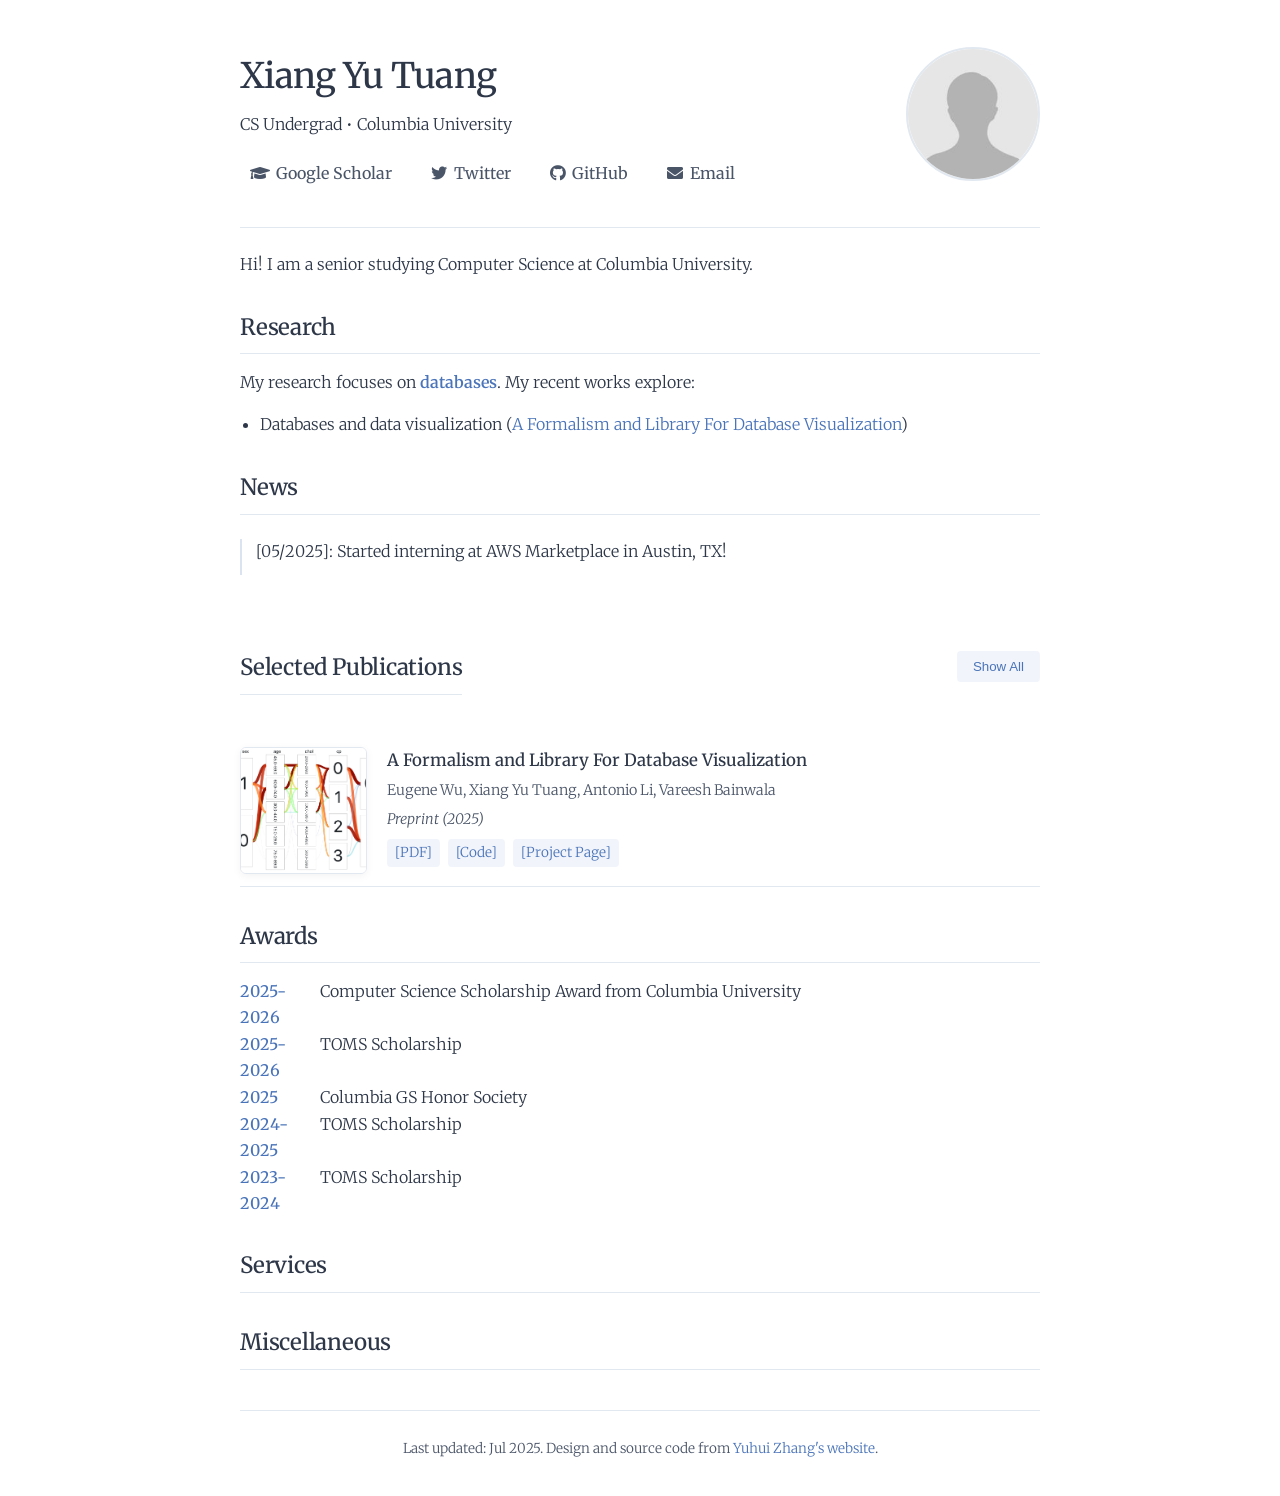
==== commit 7ae5ac6e: "feat: Add award" ====
--- a/index.html
+++ b/index.html
@@ -36,7 +36,7 @@
 
     <main>
         <section id="about">
-            <p>Hi! I am a rising Junior in Computer Science at Columbia University.</p>
+            <p>Hi! I am a senior studying Computer Science at Columbia University.</p>
         </section>
 
         <section id="research">
@@ -68,6 +68,10 @@
 
         <section id="awards">
             <h2>Awards</h2>
+            <div class="award-item">
+                <span class="award-year">2025-2026</span>
+                <div class="award-desc">Computer Science Scholarship Award from Columbia University</div>
+            </div>
             <div class="award-item">
                 <span class="award-year">2025-2026</span>
                 <div class="award-desc">TOMS Scholarship</div>
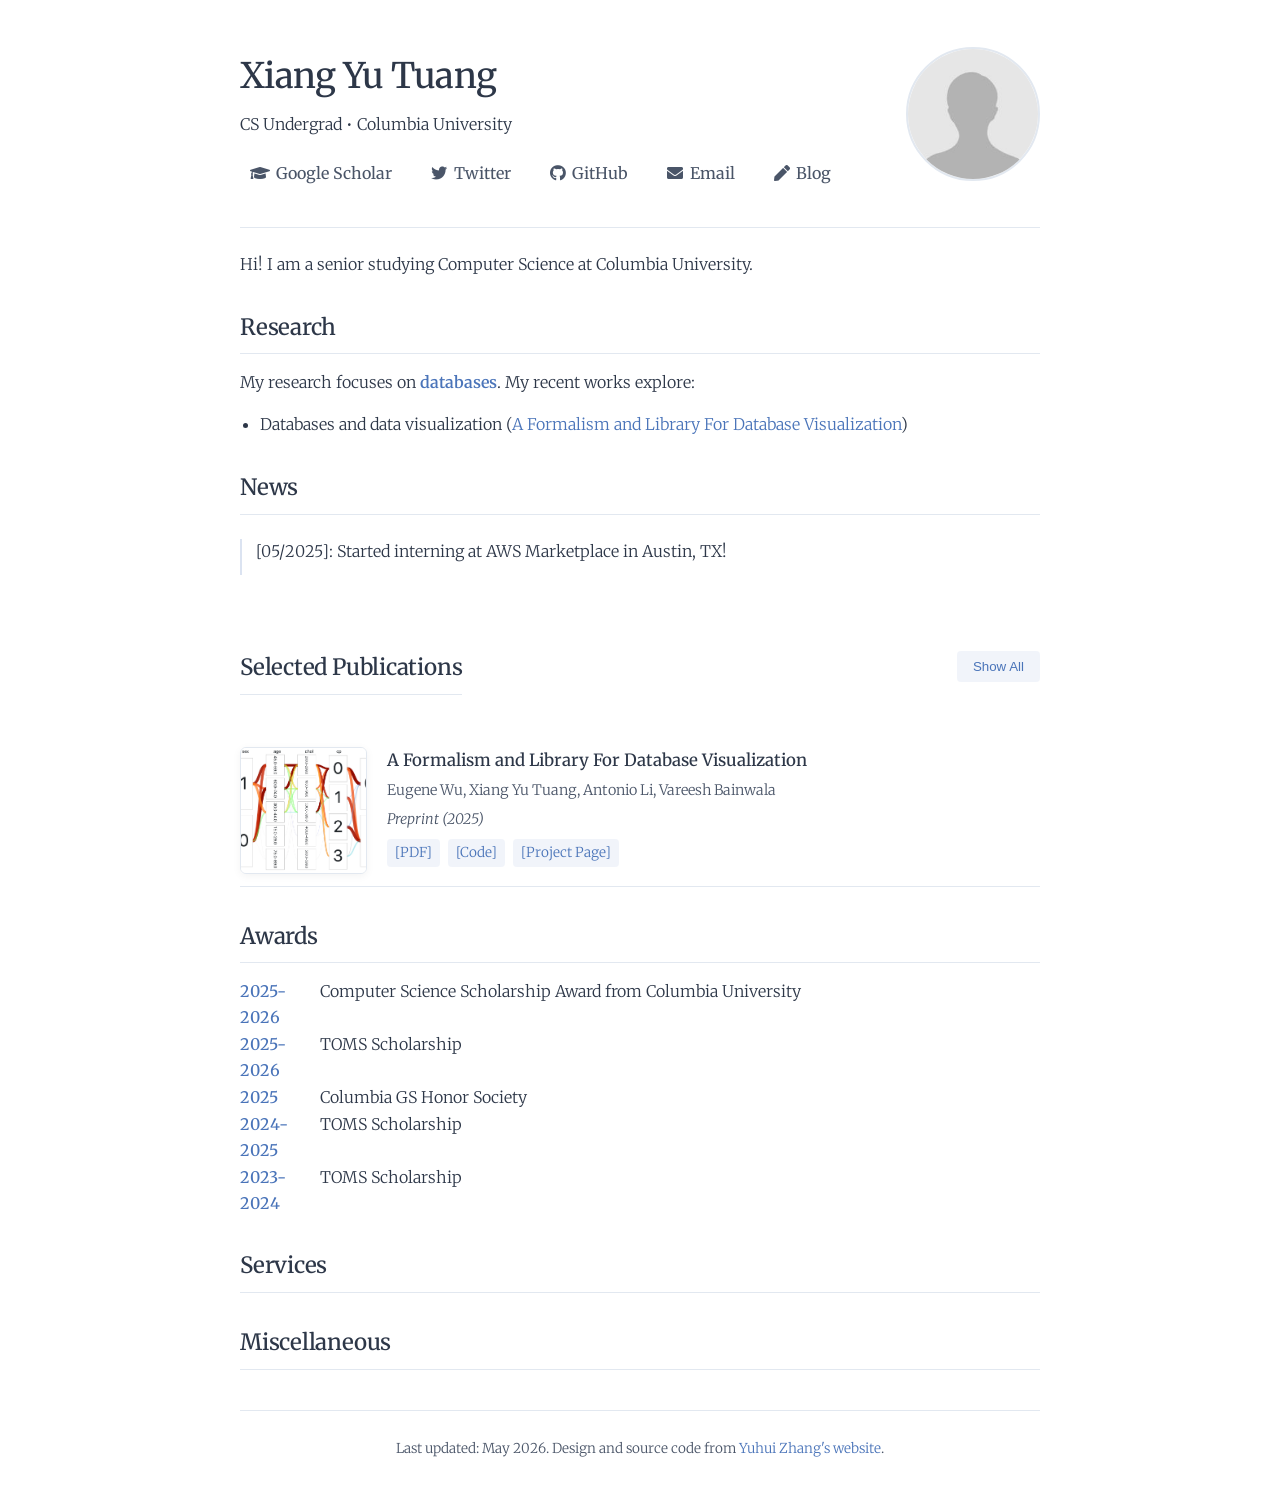
==== commit 7585406d: "feat: Set up blog" ====
--- a/index.html
+++ b/index.html
@@ -27,6 +27,7 @@
                 <a href="#"><i class="fab fa-twitter"></i>Twitter</a>
                 <a href="https://github.com/xytuang"><i class="fab fa-github"></i>GitHub</a>
                 <a href="xt2280@columbia.edu"><i class="fas fa-envelope"></i>Email</a>
+                <a href="blog.html"><i class="fas fa-pen"></i>Blog</a>
             </div>
         </div>
         <div class="header-image">
@@ -103,7 +104,7 @@
     </main>
 
     <footer>
-        <p>Last updated: Jul 2025. Design and source code from <a href="https://cs.stanford.edu/~yuhuiz/">Yuhui Zhang's website</a>.</p>
+        <p>Last updated: May 2026. Design and source code from <a href="https://cs.stanford.edu/~yuhuiz/">Yuhui Zhang's website</a>.</p>
     </footer>
 
     <div id="imageModal" class="modal">
